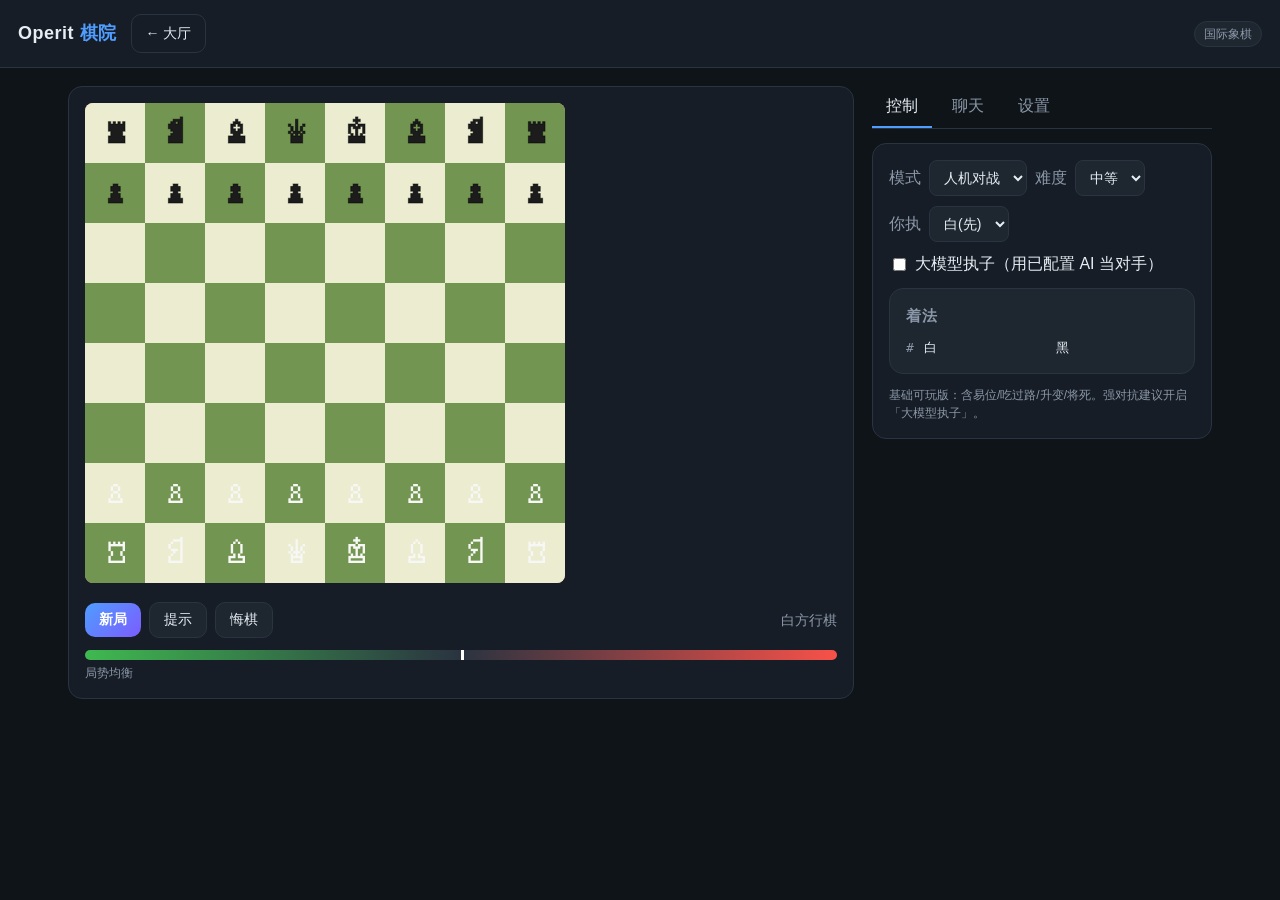
==== chess/index.html @ 13210c3a "feat: Operit 棋院 v1 - 五子棋/中国象棋(完整) + 国际象棋/围棋(基础) + AI聊天/教学" ====
<!DOCTYPE html>
<html lang="zh-CN">
<head>
<meta charset="UTF-8">
<meta name="viewport" content="width=device-width,initial-scale=1">
<title>国际象棋 · Operit 棋院</title>
<link rel="stylesheet" href="../assets/style.css">
</head>
<body>
<div class="topbar">
  <div class="logo">Operit <span>棋院</span></div>
  <a class="btn ghost" href="../index.html">← 大厅</a>
  <div class="spacer"></div>
  <span class="tag" id="statusTag">国际象棋</span>
</div>

<div class="wrap">
  <div class="grid2">
    <div class="panel">
      <div class="boardbox" id="boardbox">
        <canvas id="board" width="480" height="480"></canvas>
      </div>
      <div class="row" style="margin-top:12px">
        <button class="btn primary" id="newGame">新局</button>
        <button class="btn" id="hintBtn">提示</button>
        <button class="btn" id="undoBtn">悔棋</button>
        <span class="status" id="status" style="margin-left:auto"></span>
      </div>
      <div class="evalbar" style="margin-top:12px"><div class="mark" id="evalMark" style="left:50%"></div></div>
      <div class="muted" style="font-size:12px;margin-top:4px" id="evalText">局势均衡</div>
    </div>

    <div>
      <div class="tabs">
        <div class="tab active" data-tab="ctrl">控制</div>
        <div class="tab" data-tab="chat">聊天</div>
        <div class="tab" data-tab="set">设置</div>
      </div>
      <div class="panel" id="tab-ctrl">
        <div class="row" style="margin-bottom:10px">
          <span class="muted">模式</span>
          <select id="mode"><option value="ai">人机对战</option><option value="pvp">双人对战</option></select>
          <span class="muted">难度</span>
          <select id="diff"><option value="easy">简单</option><option value="medium" selected>中等</option><option value="hard">困难</option></select>
        </div>
        <div class="row" style="margin-bottom:10px">
          <span class="muted">你执</span>
          <select id="side"><option value="w">白(先)</option><option value="b">黑(后)</option></select>
        </div>
        <div class="row" style="margin-bottom:12px">
          <label class="row" style="gap:6px"><input type="checkbox" id="llmPlay"> 大模型执子（用已配置 AI 当对手）</label>
        </div>
        <div class="panel" style="background:var(--panel-2)">
          <h3>着法</h3>
          <div class="moves" id="moves"></div>
        </div>
        <p class="muted" style="font-size:12px;margin-bottom:0">基础可玩版：含易位/吃过路/升变/将死。强对抗建议开启「大模型执子」。</p>
      </div>
      <div class="panel hidden" id="tab-chat"><div id="chatMount"></div></div>
      <div class="panel hidden" id="tab-set"><div id="setMount"></div></div>
    </div>
  </div>
</div>

<script src="../assets/common.js"></script>
<script src="engine.js"></script>
<script src="ui.js"></script>
</body>
</html>
---- assets/style.css ----
/* ===== Operit 棋院 · 共享样式 ===== */
:root{
  --bg:#0f1419; --panel:#171d26; --panel-2:#1e2630; --line:#2a3340;
  --txt:#e6edf3; --muted:#8b98a9; --accent:#4f9dff; --accent-2:#7c5cff;
  --win:#3fb950; --warn:#f0883e; --danger:#f85149; --board:#e3b96b;
  --black:#1c1c1c; --white:#f7f7f5;
}
*{box-sizing:border-box}
html,body{margin:0;padding:0}
body{
  background:var(--bg); color:var(--txt);
  font-family:-apple-system,BlinkMacSystemFont,"Segoe UI",Roboto,"PingFang SC","Microsoft YaHei",sans-serif;
  line-height:1.5; min-height:100vh;
}
a{color:var(--accent);text-decoration:none}
.wrap{max-width:1180px;margin:0 auto;padding:18px}
.topbar{display:flex;align-items:center;gap:14px;padding:14px 18px;border-bottom:1px solid var(--line);background:var(--panel)}
.topbar .logo{font-weight:800;font-size:18px;letter-spacing:.5px}
.topbar .logo span{color:var(--accent)}
.topbar .spacer{flex:1}
.btn{background:var(--panel-2);color:var(--txt);border:1px solid var(--line);border-radius:10px;
  padding:8px 14px;cursor:pointer;font-size:14px;transition:.15s}
.btn:hover{border-color:var(--accent);color:#fff}
.btn.primary{background:linear-gradient(135deg,var(--accent),var(--accent-2));border:none;color:#fff;font-weight:600}
.btn.ghost{background:transparent}
.btn:disabled{opacity:.4;cursor:not-allowed}
.grid2{display:grid;grid-template-columns:minmax(0,1fr) 340px;gap:18px}
@media(max-width:900px){.grid2{grid-template-columns:1fr}}
.panel{background:var(--panel);border:1px solid var(--line);border-radius:14px;padding:16px}
.panel h3{margin:0 0 10px;font-size:15px;color:var(--muted);text-transform:uppercase;letter-spacing:1px}
.row{display:flex;gap:8px;flex-wrap:wrap;align-items:center}
.tag{font-size:12px;color:var(--muted);background:var(--panel-2);border:1px solid var(--line);
  padding:3px 9px;border-radius:20px}
select,input[type=text],input[type=password],textarea{
  background:var(--panel-2);color:var(--txt);border:1px solid var(--line);border-radius:8px;padding:8px 10px;font-size:14px;font-family:inherit}
select:focus,input:focus,textarea:focus{outline:none;border-color:var(--accent)}
canvas{display:block;max-width:100%;touch-action:none;background:var(--board);border-radius:8px}
.status{font-size:14px;color:var(--muted)}
.status b{color:var(--txt)}
/* 聊天 */
.chat{display:flex;flex-direction:column;height:100%;max-height:560px}
.chat .log{flex:1;overflow-y:auto;display:flex;flex-direction:column;gap:10px;padding-right:4px}
.msg{display:flex;gap:8px;align-items:flex-start}
.msg .av{width:26px;height:26px;border-radius:50%;flex:0 0 26px;display:grid;place-items:center;font-size:13px;font-weight:700}
.msg.user .av{background:var(--accent)}
.msg.ai .av{background:var(--accent-2)}
.msg .bubble{background:var(--panel-2);border:1px solid var(--line);border-radius:10px;padding:8px 11px;font-size:14px;max-width:100%}
.msg.user{flex-direction:row-reverse}
.msg.user .bubble{background:#1b3a5c;border-color:#27567f}
.chat .input{display:flex;gap:8px;margin-top:10px}
.chat .input textarea{flex:1;resize:none;height:42px}
.ev{font-size:11px;color:var(--muted);margin-top:2px}
/* 评估条 */
.evalbar{height:10px;background:linear-gradient(90deg,var(--win),#2a3340 50%,var(--danger));border-radius:6px;position:relative;overflow:hidden}
.evalbar .mark{position:absolute;top:-3px;width:3px;height:16px;background:#fff;border-radius:2px}
/* 着法列表 */
.moves{font-family:ui-monospace,SFMono-Regular,Menlo,monospace;font-size:13px;max-height:240px;overflow:auto;
  display:grid;grid-template-columns:auto 1fr 1fr;gap:2px 10px}
.moves .n{color:var(--muted)}
.hint-dot{position:absolute;width:14px;height:14px;border-radius:50%;background:var(--accent-2);
  border:2px solid #fff;transform:translate(-50%,-50%);pointer-events:none;animation:pulse 1s infinite}
@keyframes pulse{0%{box-shadow:0 0 0 0 rgba(124,92,255,.6)}70%{box-shadow:0 0 0 12px rgba(124,92,255,0)}100%{box-shadow:0 0 0 0 rgba(124,92,255,0)}}
.boardbox{position:relative;display:inline-block;line-height:0}
.toast{position:fixed;bottom:24px;left:50%;transform:translateX(-50%);background:var(--panel-2);
  border:1px solid var(--line);padding:10px 18px;border-radius:10px;z-index:50;opacity:0;transition:.25s;pointer-events:none}
.toast.show{opacity:1}
.muted{color:var(--muted)}
.kbd{font-family:ui-monospace,monospace;background:var(--panel-2);border:1px solid var(--line);border-radius:5px;padding:1px 6px;font-size:12px}
/* 大厅 */
.lobby{display:grid;grid-template-columns:repeat(auto-fit,minmax(220px,1fr));gap:16px;margin-top:22px}
.card{background:var(--panel);border:1px solid var(--line);border-radius:16px;padding:22px;cursor:pointer;transition:.18s}
.card:hover{transform:translateY(-4px);border-color:var(--accent);box-shadow:0 10px 30px rgba(0,0,0,.35)}
.card .emoji{font-size:42px}
.card h2{margin:10px 0 6px;font-size:20px}
.card p{color:var(--muted);font-size:13px;margin:0}
.hero{text-align:center;padding:34px 10px 6px}
.hero h1{font-size:30px;margin:0}
.hero h1 span{background:linear-gradient(135deg,var(--accent),var(--accent-2));-webkit-background-clip:text;background-clip:text;color:transparent}
.hero p{color:var(--muted);max-width:560px;margin:10px auto 0}
.tabs{display:flex;gap:6px;border-bottom:1px solid var(--line);margin-bottom:14px}
.tabs .tab{padding:8px 14px;cursor:pointer;color:var(--muted);border-bottom:2px solid transparent}
.tabs .tab.active{color:var(--txt);border-bottom-color:var(--accent)}
.hidden{display:none!important}
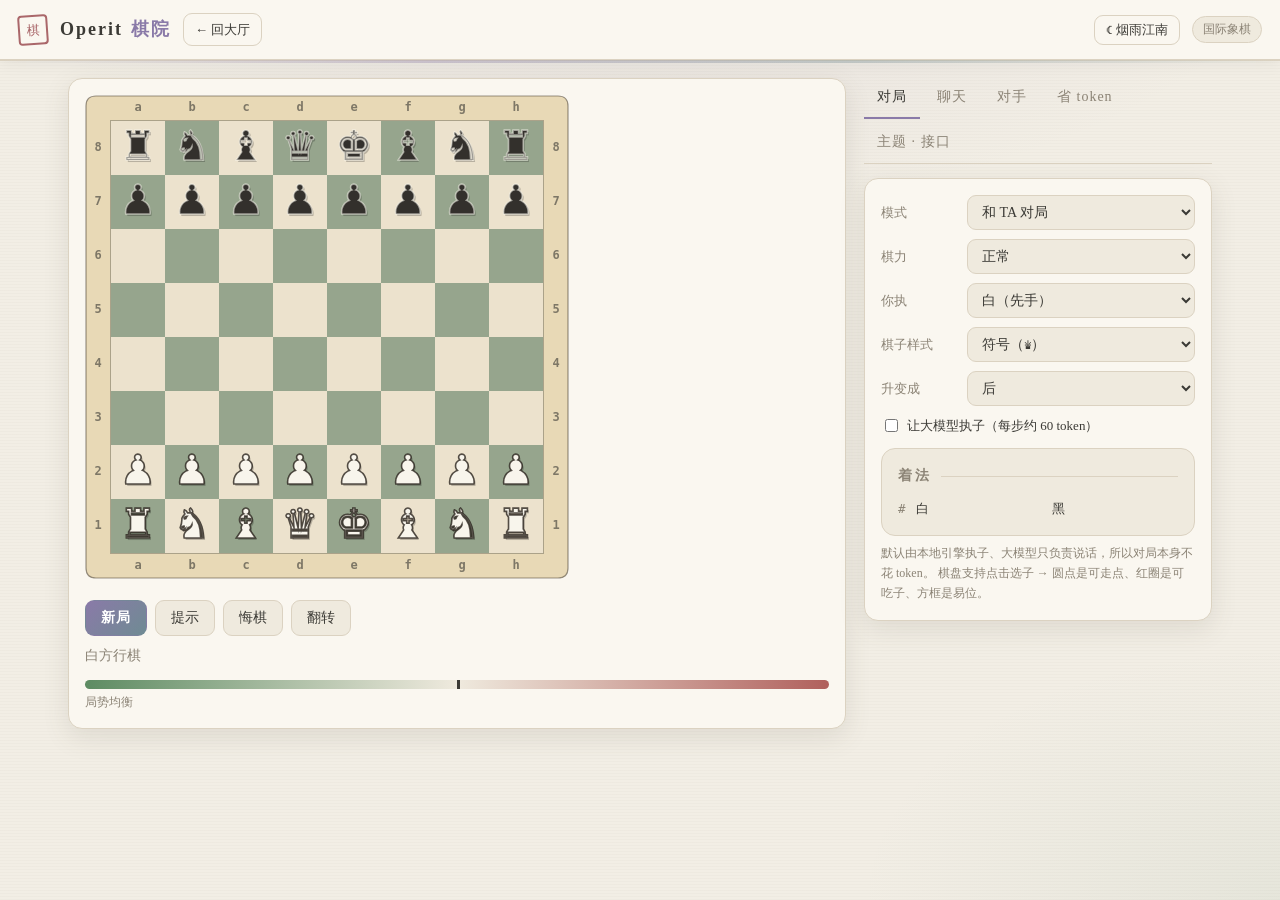
==== commit e93b82d8: "feat: 4棋种统一接入主题/角色卡/省token面板 + 国际象棋棋盘重绘 - 国际象棋棋盘重绘(HiDPI+坐标+Unicode字形降级+执黑翻转) - 4棋种统一接入 A.bindTabs/A" ====
--- a/chess/index.html
+++ b/chess/index.html
@@ -3,28 +3,34 @@
 <head>
 <meta charset="UTF-8">
 <meta name="viewport" content="width=device-width,initial-scale=1">
-<title>国际象棋 · Operit 棋院</title>
+<title>国际象棋 · 陪你下一局</title>
 <link rel="stylesheet" href="../assets/style.css">
+<script src="../assets/theme.js"></script>
 </head>
 <body>
 <div class="topbar">
+  <span class="seal">棋</span>
   <div class="logo">Operit <span>棋院</span></div>
-  <a class="btn ghost" href="../index.html">← 大厅</a>
+  <a class="btn ghost sm" href="../index.html">← 回大厅</a>
   <div class="spacer"></div>
-  <span class="tag" id="statusTag">国际象棋</span>
+  <button class="btn ghost sm" id="themeBtn"></button>
+  <span class="tag">国际象棋</span>
 </div>
 
 <div class="wrap">
   <div class="grid2">
     <div class="panel">
       <div class="boardbox" id="boardbox">
-        <canvas id="board" width="480" height="480"></canvas>
+        <canvas id="board"></canvas>
       </div>
-      <div class="row" style="margin-top:12px">
+      <div class="row" style="margin-top:13px">
         <button class="btn primary" id="newGame">新局</button>
         <button class="btn" id="hintBtn">提示</button>
         <button class="btn" id="undoBtn">悔棋</button>
-        <span class="status" id="status" style="margin-left:auto"></span>
+        <button class="btn" id="flipBtn">翻转</button>
+      </div>
+      <div class="row" style="margin-top:9px">
+        <span class="status" id="status"></span>
       </div>
       <div class="evalbar" style="margin-top:12px"><div class="mark" id="evalMark" style="left:50%"></div></div>
       <div class="muted" style="font-size:12px;margin-top:4px" id="evalText">局势均衡</div>
@@ -32,38 +38,59 @@
 
     <div>
       <div class="tabs">
-        <div class="tab active" data-tab="ctrl">控制</div>
+        <div class="tab active" data-tab="ctrl">对局</div>
         <div class="tab" data-tab="chat">聊天</div>
-        <div class="tab" data-tab="set">设置</div>
+        <div class="tab" data-tab="who">对手</div>
+        <div class="tab" data-tab="save">省 token</div>
+        <div class="tab" data-tab="set">主题 · 接口</div>
       </div>
+
       <div class="panel" id="tab-ctrl">
-        <div class="row" style="margin-bottom:10px">
-          <span class="muted">模式</span>
-          <select id="mode"><option value="ai">人机对战</option><option value="pvp">双人对战</option></select>
-          <span class="muted">难度</span>
-          <select id="diff"><option value="easy">简单</option><option value="medium" selected>中等</option><option value="hard">困难</option></select>
+        <div class="field"><label>模式</label>
+          <select id="mode"><option value="ai">和 TA 对局</option><option value="pvp">两人轮流</option></select>
         </div>
-        <div class="row" style="margin-bottom:10px">
-          <span class="muted">你执</span>
-          <select id="side"><option value="w">白(先)</option><option value="b">黑(后)</option></select>
+        <div class="field"><label>棋力</label>
+          <select id="diff"><option value="easy">轻松（让让你）</option><option value="medium" selected>正常</option><option value="hard">认真</option></select>
+        </div>
+        <div class="field"><label>你执</label>
+          <select id="side"><option value="w">白（先手）</option><option value="b">黑（后手，自动翻转棋盘）</option></select>
+        </div>
+        <div class="field"><label>棋子样式</label>
+          <select id="styleSel"><option value="glyph">符号（♛）</option><option value="disc">圆盘字母（最清楚）</option></select>
+        </div>
+        <div class="field"><label>升变成</label>
+          <select id="promo"><option value="Q">后</option><option value="R">车</option><option value="B">象</option><option value="N">马</option></select>
         </div>
         <div class="row" style="margin-bottom:12px">
-          <label class="row" style="gap:6px"><input type="checkbox" id="llmPlay"> 大模型执子（用已配置 AI 当对手）</label>
+          <label class="row" style="gap:6px"><input type="checkbox" id="llmPlay"> 让大模型执子（每步约 60 token）</label>
         </div>
-        <div class="panel" style="background:var(--panel-2)">
+        <div class="panel sub">
           <h3>着法</h3>
           <div class="moves" id="moves"></div>
         </div>
-        <p class="muted" style="font-size:12px;margin-bottom:0">基础可玩版：含易位/吃过路/升变/将死。强对抗建议开启「大模型执子」。</p>
+        <p class="note">默认由本地引擎执子、大模型只负责说话，所以对局本身不花 token。
+          棋盘支持点击选子 → 圆点是可走点、红圈是可吃子、方框是易位。</p>
       </div>
+
       <div class="panel hidden" id="tab-chat"><div id="chatMount"></div></div>
-      <div class="panel hidden" id="tab-set"><div id="setMount"></div></div>
+      <div class="panel hidden" id="tab-who"><div id="personaMount"></div></div>
+      <div class="panel hidden" id="tab-save"><div id="budgetMount"></div></div>
+      <div class="panel hidden" id="tab-set">
+        <h3>主题</h3>
+        <div id="themeMount"></div>
+        <div class="divider"></div>
+        <h3>模型接口</h3>
+        <div id="setMount"></div>
+      </div>
     </div>
   </div>
 </div>
 
+<script src="../assets/budget.js"></script>
+<script src="../assets/persona.js"></script>
 <script src="../assets/common.js"></script>
 <script src="engine.js"></script>
 <script src="ui.js"></script>
+<script>ChessArena.bindThemeCycle(document.getElementById("themeBtn"));</script>
 </body>
 </html>
--- a/assets/style.css
+++ b/assets/style.css
@@ -1,83 +1,423 @@
-/* ===== Operit 棋院 · 共享样式 ===== */
-:root{
-  --bg:#0f1419; --panel:#171d26; --panel-2:#1e2630; --line:#2a3340;
-  --txt:#e6edf3; --muted:#8b98a9; --accent:#4f9dff; --accent-2:#7c5cff;
-  --win:#3fb950; --warn:#f0883e; --danger:#f85149; --board:#e3b96b;
-  --black:#1c1c1c; --white:#f7f7f5;
-}
-*{box-sizing:border-box}
-html,body{margin:0;padding:0}
-body{
-  background:var(--bg); color:var(--txt);
-  font-family:-apple-system,BlinkMacSystemFont,"Segoe UI",Roboto,"PingFang SC","Microsoft YaHei",sans-serif;
-  line-height:1.5; min-height:100vh;
-}
-a{color:var(--accent);text-decoration:none}
-.wrap{max-width:1180px;margin:0 auto;padding:18px}
-.topbar{display:flex;align-items:center;gap:14px;padding:14px 18px;border-bottom:1px solid var(--line);background:var(--panel)}
-.topbar .logo{font-weight:800;font-size:18px;letter-spacing:.5px}
-.topbar .logo span{color:var(--accent)}
-.topbar .spacer{flex:1}
-.btn{background:var(--panel-2);color:var(--txt);border:1px solid var(--line);border-radius:10px;
-  padding:8px 14px;cursor:pointer;font-size:14px;transition:.15s}
-.btn:hover{border-color:var(--accent);color:#fff}
-.btn.primary{background:linear-gradient(135deg,var(--accent),var(--accent-2));border:none;color:#fff;font-weight:600}
-.btn.ghost{background:transparent}
-.btn:disabled{opacity:.4;cursor:not-allowed}
-.grid2{display:grid;grid-template-columns:minmax(0,1fr) 340px;gap:18px}
-@media(max-width:900px){.grid2{grid-template-columns:1fr}}
-.panel{background:var(--panel);border:1px solid var(--line);border-radius:14px;padding:16px}
-.panel h3{margin:0 0 10px;font-size:15px;color:var(--muted);text-transform:uppercase;letter-spacing:1px}
-.row{display:flex;gap:8px;flex-wrap:wrap;align-items:center}
-.tag{font-size:12px;color:var(--muted);background:var(--panel-2);border:1px solid var(--line);
-  padding:3px 9px;border-radius:20px}
-select,input[type=text],input[type=password],textarea{
-  background:var(--panel-2);color:var(--txt);border:1px solid var(--line);border-radius:8px;padding:8px 10px;font-size:14px;font-family:inherit}
-select:focus,input:focus,textarea:focus{outline:none;border-color:var(--accent)}
-canvas{display:block;max-width:100%;touch-action:none;background:var(--board);border-radius:8px}
-.status{font-size:14px;color:var(--muted)}
-.status b{color:var(--txt)}
-/* 聊天 */
-.chat{display:flex;flex-direction:column;height:100%;max-height:560px}
-.chat .log{flex:1;overflow-y:auto;display:flex;flex-direction:column;gap:10px;padding-right:4px}
-.msg{display:flex;gap:8px;align-items:flex-start}
-.msg .av{width:26px;height:26px;border-radius:50%;flex:0 0 26px;display:grid;place-items:center;font-size:13px;font-weight:700}
-.msg.user .av{background:var(--accent)}
-.msg.ai .av{background:var(--accent-2)}
-.msg .bubble{background:var(--panel-2);border:1px solid var(--line);border-radius:10px;padding:8px 11px;font-size:14px;max-width:100%}
-.msg.user{flex-direction:row-reverse}
-.msg.user .bubble{background:#1b3a5c;border-color:#27567f}
-.chat .input{display:flex;gap:8px;margin-top:10px}
-.chat .input textarea{flex:1;resize:none;height:42px}
-.ev{font-size:11px;color:var(--muted);margin-top:2px}
-/* 评估条 */
-.evalbar{height:10px;background:linear-gradient(90deg,var(--win),#2a3340 50%,var(--danger));border-radius:6px;position:relative;overflow:hidden}
-.evalbar .mark{position:absolute;top:-3px;width:3px;height:16px;background:#fff;border-radius:2px}
-/* 着法列表 */
-.moves{font-family:ui-monospace,SFMono-Regular,Menlo,monospace;font-size:13px;max-height:240px;overflow:auto;
-  display:grid;grid-template-columns:auto 1fr 1fr;gap:2px 10px}
-.moves .n{color:var(--muted)}
-.hint-dot{position:absolute;width:14px;height:14px;border-radius:50%;background:var(--accent-2);
-  border:2px solid #fff;transform:translate(-50%,-50%);pointer-events:none;animation:pulse 1s infinite}
-@keyframes pulse{0%{box-shadow:0 0 0 0 rgba(124,92,255,.6)}70%{box-shadow:0 0 0 12px rgba(124,92,255,0)}100%{box-shadow:0 0 0 0 rgba(124,92,255,0)}}
-.boardbox{position:relative;display:inline-block;line-height:0}
-.toast{position:fixed;bottom:24px;left:50%;transform:translateX(-50%);background:var(--panel-2);
-  border:1px solid var(--line);padding:10px 18px;border-radius:10px;z-index:50;opacity:0;transition:.25s;pointer-events:none}
-.toast.show{opacity:1}
-.muted{color:var(--muted)}
-.kbd{font-family:ui-monospace,monospace;background:var(--panel-2);border:1px solid var(--line);border-radius:5px;padding:1px 6px;font-size:12px}
-/* 大厅 */
-.lobby{display:grid;grid-template-columns:repeat(auto-fit,minmax(220px,1fr));gap:16px;margin-top:22px}
-.card{background:var(--panel);border:1px solid var(--line);border-radius:16px;padding:22px;cursor:pointer;transition:.18s}
-.card:hover{transform:translateY(-4px);border-color:var(--accent);box-shadow:0 10px 30px rgba(0,0,0,.35)}
-.card .emoji{font-size:42px}
-.card h2{margin:10px 0 6px;font-size:20px}
-.card p{color:var(--muted);font-size:13px;margin:0}
-.hero{text-align:center;padding:34px 10px 6px}
-.hero h1{font-size:30px;margin:0}
-.hero h1 span{background:linear-gradient(135deg,var(--accent),var(--accent-2));-webkit-background-clip:text;background-clip:text;color:transparent}
-.hero p{color:var(--muted);max-width:560px;margin:10px auto 0}
-.tabs{display:flex;gap:6px;border-bottom:1px solid var(--line);margin-bottom:14px}
-.tabs .tab{padding:8px 14px;cursor:pointer;color:var(--muted);border-bottom:2px solid transparent}
-.tabs .tab.active{color:var(--txt);border-bottom-color:var(--accent)}
-.hidden{display:none!important}
+/* ===== Operit 棋院 · 共享样式（多主题 / 低饱和护眼 / 均含紫调） =====
+ * 主题调色板全部写在 html[data-theme] 上，JS 只负责切换属性，
+ * 棋盘配色也用 CSS 变量托管，canvas 通过 getComputedStyle 读取，单一数据源。
+ */
+
+/* ---------- 主题 1：烟雨江南（默认 · 浅 · 宣纸 + 藕荷紫 + 竹青） ---------- */
+html, html[data-theme="jiangnan"] {
+  --bg: #f2eee5;
+  --bg-img:
+    repeating-linear-gradient(0deg, rgba(118,108,92,.032) 0 1px, transparent 1px 3px),
+    radial-gradient(1100px 520px at 50% -12%, rgba(140,124,168,.13), transparent 62%),
+    radial-gradient(700px 420px at 100% 100%, rgba(125,156,133,.10), transparent 60%);
+  --panel: #faf7f0;
+  --panel-2: #efeade;
+  --line: #dbd2c1;
+  --txt: #3b3a35;
+  --muted: #8b8375;
+  --accent: #8a7aa8;      /* 藕荷紫 */
+  --accent-2: #6f8b93;    /* 远山青 */
+  --seal: #a2585c;        /* 印泥 */
+  --win: #5d8b62;
+  --warn: #b98a4b;
+  --danger: #b0605c;
+  --board: #e8d9b6;       /* 竹纸棋盘 */
+  --board-line: rgba(74,64,50,.55);
+  --sq-light: #ece2cd;    /* 国象浅格 */
+  --sq-dark: #96a58d;     /* 国象深格（竹青） */
+  --stone-b: #33302c;
+  --stone-w: #f8f5ec;
+  --piece-face: #f6efdc;  /* 中象棋子面 */
+  --piece-red: #a75a52;
+  --accent-soft: #e4dfe9;
+  --user-bubble: #e8e3ef;
+  --user-bubble-bd: #cec4dc;
+  --radius: 14px;
+  --radius-s: 9px;
+  --font: "Songti SC", "STSong", "Noto Serif SC", "Source Han Serif SC", Georgia, "Microsoft YaHei", serif;
+  --shadow: 0 8px 26px rgba(96,86,70,.13);
+  --bd: 1px;
+}
+
+/* ---------- 主题 2：夜阑（深 · 墨紫 + 月白） ---------- */
+html[data-theme="yelan"] {
+  --bg: #191721;
+  --bg-img:
+    radial-gradient(900px 460px at 50% -10%, rgba(150,128,190,.16), transparent 64%),
+    radial-gradient(680px 400px at 0% 100%, rgba(108,132,150,.10), transparent 58%);
+  --panel: #211e2b;
+  --panel-2: #2a2636;
+  --line: #383247;
+  --txt: #e5e0ee;
+  --muted: #948CA6;
+  --accent: #a494c6;
+  --accent-2: #7d95a4;
+  --seal: #b5757a;
+  --win: #6fa376;
+  --warn: #c39a5e;
+  --danger: #c0736e;
+  --board: #c4ab88;
+  --board-line: rgba(48,40,34,.6);
+  --sq-light: #d9cfba;
+  --sq-dark: #7d8698;
+  --stone-b: #26232c;
+  --stone-w: #f4f1ea;
+  --piece-face: #ece3cd;
+  --piece-red: #a95d55;
+  --accent-soft: #302a3d;
+  --user-bubble: #322c41;
+  --user-bubble-bd: #473e5d;
+  --radius: 14px;
+  --radius-s: 9px;
+  --font: "Songti SC", "STSong", "Noto Serif SC", Georgia, "Microsoft YaHei", serif;
+  --shadow: 0 10px 30px rgba(0,0,0,.38);
+  --bd: 1px;
+}
+
+/* ---------- 主题 3：像素·紫水晶（深 · 8bit） ---------- */
+html[data-theme="pixel"] {
+  --bg: #221f2b;
+  --bg-img:
+    repeating-linear-gradient(0deg, rgba(255,255,255,.022) 0 2px, transparent 2px 4px),
+    repeating-linear-gradient(90deg, rgba(255,255,255,.022) 0 2px, transparent 2px 4px);
+  --panel: #2b2738;
+  --panel-2: #342f44;
+  --line: #4a4360;
+  --txt: #e8e4f2;
+  --muted: #9a92b4;
+  --accent: #9d8ec4;
+  --accent-2: #74a09a;
+  --seal: #b87a86;
+  --win: #7fae7c;
+  --warn: #c5a06a;
+  --danger: #c4787c;
+  --board: #c0a882;
+  --board-line: rgba(40,34,30,.7);
+  --sq-light: #d6cbb2;
+  --sq-dark: #7f8aa0;
+  --stone-b: #221f28;
+  --stone-w: #f2efe6;
+  --piece-face: #e8dfc6;
+  --piece-red: #b0625a;
+  --accent-soft: #3b3450;
+  --user-bubble: #3d3552;
+  --user-bubble-bd: #5a4f78;
+  --radius: 0px;
+  --radius-s: 0px;
+  --font: "Zpix", "Fusion Pixel 12px", "Press Start 2P", ui-monospace, "Courier New", monospace;
+  --shadow: 4px 4px 0 rgba(0,0,0,.32);
+  --bd: 2px;
+}
+
+/* ---------- 主题 4：中古手抄（浅 · 羊皮纸 + 彩窗紫） ---------- */
+html[data-theme="medieval"] {
+  --bg: #e8dfc9;
+  --bg-img:
+    radial-gradient(520px 320px at 12% 8%, rgba(150,124,84,.13), transparent 60%),
+    radial-gradient(640px 380px at 88% 92%, rgba(124,106,156,.13), transparent 62%),
+    repeating-linear-gradient(0deg, rgba(110,92,62,.03) 0 1px, transparent 1px 4px);
+  --panel: #f3ecda;
+  --panel-2: #e4dabf;
+  --line: #c9ba99;
+  --txt: #40352a;
+  --muted: #877757;
+  --accent: #7c6a9c;      /* 教堂彩窗紫 */
+  --accent-2: #9a6a5c;    /* 赭红 */
+  --seal: #9c4f47;
+  --win: #61814f;
+  --warn: #a9803f;
+  --danger: #a4544c;
+  --board: #ded0ad;
+  --board-line: rgba(72,58,38,.6);
+  --sq-light: #e6dbbf;
+  --sq-dark: #9b8f74;
+  --stone-b: #332b22;
+  --stone-w: #f6f0df;
+  --piece-face: #f2e9d2;
+  --piece-red: #9c4f47;
+  --accent-soft: #e3daeb;
+  --user-bubble: #e7deed;
+  --user-bubble-bd: #c5b7d3;
+  --radius: 5px;
+  --radius-s: 4px;
+  --font: "Baskerville", "Songti SC", "STSong", "Noto Serif SC", Georgia, serif;
+  --shadow: 0 6px 20px rgba(90,72,44,.18);
+  --bd: 1px;
+}
+
+/* ---------- 主题 5：青瓷（浅 · 影青 + 淡紫） ---------- */
+html[data-theme="qingci"] {
+  --bg: #eceff0;
+  --bg-img:
+    radial-gradient(900px 460px at 50% -10%, rgba(136,126,166,.12), transparent 62%),
+    radial-gradient(680px 380px at 90% 100%, rgba(120,158,158,.12), transparent 58%);
+  --panel: #f7f9f9;
+  --panel-2: #e6ecec;
+  --line: #d2dadb;
+  --txt: #35403f;
+  --muted: #7d8c8b;
+  --accent: #8b7fa6;
+  --accent-2: #6f9a97;
+  --seal: #a2666a;
+  --win: #5c8d78;
+  --warn: #b08a52;
+  --danger: #ab6462;
+  --board: #dfd8c2;
+  --board-line: rgba(60,68,66,.5);
+  --sq-light: #e4e6dc;
+  --sq-dark: #8ea3a1;
+  --stone-b: #2f3634;
+  --stone-w: #f8faf7;
+  --piece-face: #f0eddf;
+  --piece-red: #a2666a;
+  --accent-soft: #e4e1ec;
+  --user-bubble: #e7e3ef;
+  --user-bubble-bd: #ccc5da;
+  --radius: 16px;
+  --radius-s: 10px;
+  --font: "Songti SC", "STSong", "Noto Serif SC", Georgia, "Microsoft YaHei", serif;
+  --shadow: 0 8px 24px rgba(70,86,84,.12);
+  --bd: 1px;
+}
+
+/* ================= 基础 ================= */
+* { box-sizing: border-box }
+html, body { margin: 0; padding: 0 }
+body {
+  background: var(--bg);
+  background-image: var(--bg-img);
+  background-attachment: fixed;
+  color: var(--txt);
+  font-family: var(--font);
+  line-height: 1.62;
+  min-height: 100vh;
+  -webkit-text-size-adjust: 100%;
+}
+a { color: var(--accent); text-decoration: none }
+.wrap { max-width: 1180px; margin: 0 auto; padding: 18px }
+.muted { color: var(--muted) }
+.hidden { display: none !important }
+
+/* 顶栏：卷帘双线 */
+.topbar {
+  display: flex; align-items: center; gap: 12px; flex-wrap: wrap;
+  padding: 13px 18px; background: var(--panel);
+  border-bottom: var(--bd) solid var(--line);
+  box-shadow: 0 1px 0 var(--line), 0 4px 16px rgba(0,0,0,.05);
+  position: relative;
+}
+.topbar::after {
+  content: ""; position: absolute; left: 0; right: 0; bottom: -4px; height: 3px;
+  background: linear-gradient(90deg, transparent, var(--accent), var(--accent-2), transparent);
+  opacity: .32;
+}
+.topbar .logo { font-weight: 700; font-size: 18px; letter-spacing: 2px; display: flex; align-items: center; gap: 8px }
+.topbar .logo span { color: var(--accent) }
+.topbar .spacer { flex: 1 }
+
+/* 印章 */
+.seal {
+  display: inline-grid; place-items: center; width: 30px; height: 30px;
+  border: 2px solid var(--seal); color: var(--seal); border-radius: 4px;
+  font-size: 13px; line-height: 1; letter-spacing: 0; transform: rotate(-4deg);
+  opacity: .9; flex: 0 0 30px;
+}
+
+/* 按钮 */
+.btn {
+  background: var(--panel-2); color: var(--txt);
+  border: var(--bd) solid var(--line); border-radius: var(--radius-s);
+  padding: 8px 15px; cursor: pointer; font-size: 14px; font-family: inherit;
+  transition: transform .12s, border-color .15s, background .15s;
+}
+.btn:hover { border-color: var(--accent) }
+.btn:active { transform: translateY(1px) }
+.btn.primary {
+  background: linear-gradient(135deg, var(--accent), var(--accent-2));
+  border-color: transparent; color: #fff; font-weight: 600; letter-spacing: 1px;
+}
+.btn.ghost { background: transparent }
+.btn.sm { padding: 5px 11px; font-size: 13px }
+.btn:disabled { opacity: .42; cursor: not-allowed }
+.btn.on { border-color: var(--accent); box-shadow: inset 0 0 0 1px var(--accent) }
+html[data-theme="pixel"] .btn { box-shadow: 3px 3px 0 rgba(0,0,0,.3) }
+html[data-theme="pixel"] .btn:active { box-shadow: 1px 1px 0 rgba(0,0,0,.3) }
+
+/* 面板：月洞窗质感 */
+.panel {
+  background: var(--panel); border: var(--bd) solid var(--line);
+  border-radius: var(--radius); padding: 16px; box-shadow: var(--shadow);
+}
+.panel h3 {
+  margin: 0 0 11px; font-size: 14px; color: var(--muted); letter-spacing: 3px;
+  display: flex; align-items: center; gap: 9px;
+}
+.panel h3::after { content: ""; flex: 1; height: 1px; background: var(--line) }
+.panel.sub { background: var(--panel-2); box-shadow: none }
+
+.grid2 { display: grid; grid-template-columns: minmax(0,1fr) 348px; gap: 18px; align-items: start }
+@media (max-width: 940px) { .grid2 { grid-template-columns: 1fr } }
+.row { display: flex; gap: 8px; flex-wrap: wrap; align-items: center }
+.tag {
+  font-size: 12px; color: var(--muted); background: var(--panel-2);
+  border: var(--bd) solid var(--line); padding: 3px 10px; border-radius: 20px;
+}
+html[data-theme="pixel"] .tag { border-radius: 0 }
+
+select, input[type=text], input[type=password], input[type=number], textarea {
+  background: var(--panel-2); color: var(--txt); border: var(--bd) solid var(--line);
+  border-radius: var(--radius-s); padding: 8px 10px; font-size: 14px; font-family: inherit;
+}
+select:focus, input:focus, textarea:focus { outline: none; border-color: var(--accent) }
+label { font-size: 13px }
+
+canvas { display: block; max-width: 100%; height: auto; touch-action: manipulation; border-radius: var(--radius-s) }
+html[data-theme="pixel"] canvas { image-rendering: pixelated }
+.boardbox { position: relative; display: inline-block; line-height: 0; max-width: 100% }
+.status { font-size: 14px; color: var(--muted) }
+.status b { color: var(--txt) }
+
+/* ================= 聊天 ================= */
+.chat { display: flex; flex-direction: column; height: 100%; max-height: 68vh; min-height: 340px }
+.chat .who {
+  display: flex; align-items: center; gap: 8px; padding-bottom: 9px; margin-bottom: 9px;
+  border-bottom: 1px dashed var(--line); font-size: 13px; color: var(--muted);
+}
+.chat .who b { color: var(--txt); font-weight: 600 }
+.chat .log { flex: 1; overflow-y: auto; display: flex; flex-direction: column; gap: 11px; padding-right: 4px }
+.msg { display: flex; gap: 8px; align-items: flex-start }
+.msg .av {
+  width: 30px; height: 30px; border-radius: 50%; flex: 0 0 30px; display: grid; place-items: center;
+  font-size: 14px; font-weight: 600; color: #fff; overflow: hidden;
+}
+html[data-theme="pixel"] .msg .av { border-radius: 0 }
+.msg.user .av { background: var(--accent-2) }
+.msg.ai .av { background: var(--accent) }
+.msg .av img { width: 100%; height: 100%; object-fit: cover }
+.msg .bubble {
+  background: var(--panel-2); border: var(--bd) solid var(--line); border-radius: 12px;
+  padding: 9px 12px; font-size: 14px; max-width: 100%; white-space: pre-wrap; word-break: break-word;
+}
+html[data-theme="pixel"] .msg .bubble { border-radius: 0 }
+.msg.user { flex-direction: row-reverse }
+.msg.user .bubble { background: var(--user-bubble); border-color: var(--user-bubble-bd) }
+.msg.sys .bubble { background: transparent; border-style: dashed; color: var(--muted); font-size: 13px }
+.chat .input { display: flex; gap: 8px; margin-top: 10px }
+.chat .input textarea { flex: 1; resize: none; height: 44px; line-height: 1.4 }
+.ev { font-size: 11px; color: var(--muted); margin-top: 3px }
+.local-badge { border: 1px solid var(--line); border-radius: 4px; padding: 0 4px; margin-left: 4px }
+
+/* ================= 局面 / 着法 ================= */
+.evalbar {
+  height: 9px; border-radius: 6px; position: relative; overflow: hidden;
+  background: linear-gradient(90deg, var(--win), var(--panel-2) 50%, var(--danger));
+}
+.evalbar .mark { position: absolute; top: -4px; width: 3px; height: 17px; background: var(--txt); border-radius: 2px }
+.moves {
+  font-family: ui-monospace, SFMono-Regular, Menlo, monospace; font-size: 12.5px;
+  max-height: 210px; overflow: auto; display: grid; grid-template-columns: auto 1fr 1fr; gap: 2px 10px;
+}
+.moves .n { color: var(--muted) }
+.hint-dot {
+  position: absolute; width: 15px; height: 15px; border-radius: 50%; background: var(--accent);
+  border: 2px solid var(--panel); transform: translate(-50%,-50%); pointer-events: none;
+  animation: pulse 1.1s infinite;
+}
+@keyframes pulse {
+  0% { box-shadow: 0 0 0 0 rgba(138,122,168,.55) }
+  70% { box-shadow: 0 0 0 13px rgba(138,122,168,0) }
+  100% { box-shadow: 0 0 0 0 rgba(138,122,168,0) }
+}
+.toast {
+  position: fixed; bottom: 26px; left: 50%; transform: translateX(-50%);
+  background: var(--panel); border: var(--bd) solid var(--line); color: var(--txt);
+  padding: 10px 18px; border-radius: var(--radius-s); z-index: 60; opacity: 0;
+  transition: .25s; pointer-events: none; max-width: 84vw; box-shadow: var(--shadow);
+}
+.toast.show { opacity: 1 }
+.kbd { font-family: ui-monospace, monospace; background: var(--panel-2); border: 1px solid var(--line); border-radius: 5px; padding: 1px 6px; font-size: 12px }
+
+/* ================= 大厅 ================= */
+.hero { text-align: center; padding: 40px 12px 8px; position: relative }
+.hero::before { /* 月洞窗 */
+  content: ""; position: absolute; left: 50%; top: 14px; width: 240px; height: 240px;
+  transform: translateX(-50%); border: 1px solid var(--line); border-radius: 50%;
+  opacity: .5; pointer-events: none;
+}
+.hero h1 { font-size: 31px; margin: 0; letter-spacing: 3px; font-weight: 600 }
+.hero h1 span {
+  background: linear-gradient(135deg, var(--accent), var(--accent-2));
+  -webkit-background-clip: text; background-clip: text; color: transparent;
+}
+.hero p { color: var(--muted); max-width: 580px; margin: 12px auto 0; font-size: 14.5px }
+.hero .sub { font-size: 13px; margin-top: 6px; letter-spacing: 1px }
+.lobby { display: grid; grid-template-columns: repeat(auto-fit, minmax(228px,1fr)); gap: 16px; margin-top: 26px }
+.card {
+  background: var(--panel); border: var(--bd) solid var(--line); border-radius: var(--radius);
+  padding: 22px; cursor: pointer; transition: .18s; position: relative; overflow: hidden;
+  box-shadow: var(--shadow);
+}
+.card::before { /* 窗棂角饰 */
+  content: ""; position: absolute; right: -26px; top: -26px; width: 74px; height: 74px;
+  border: 1px solid var(--line); border-radius: 50%; opacity: .55;
+}
+.card:hover { transform: translateY(-4px); border-color: var(--accent) }
+.card .emoji { font-size: 40px; line-height: 1.1 }
+.card h2 { margin: 12px 0 6px; font-size: 19px; letter-spacing: 2px; font-weight: 600 }
+.card p { color: var(--muted); font-size: 13px; margin: 0 }
+.card .lv { position: absolute; right: 14px; bottom: 12px; font-size: 11px; color: var(--muted) }
+
+/* ================= 标签页 ================= */
+.tabs { display: flex; gap: 4px; border-bottom: var(--bd) solid var(--line); margin-bottom: 14px; flex-wrap: wrap }
+.tabs .tab {
+  padding: 8px 13px; cursor: pointer; color: var(--muted);
+  border-bottom: 2px solid transparent; font-size: 14px; letter-spacing: 1px;
+}
+.tabs .tab.active { color: var(--txt); border-bottom-color: var(--accent) }
+
+/* ================= 主题选择 ================= */
+.theme-grid { display: grid; grid-template-columns: repeat(auto-fit, minmax(148px,1fr)); gap: 10px }
+.theme-card {
+  border: var(--bd) solid var(--line); border-radius: var(--radius-s); padding: 10px;
+  cursor: pointer; background: var(--panel-2); transition: .15s;
+}
+.theme-card:hover { border-color: var(--accent) }
+.theme-card.active { border-color: var(--accent); box-shadow: inset 0 0 0 1px var(--accent) }
+.theme-card .nm { font-size: 13.5px; font-weight: 600; margin-bottom: 2px }
+.theme-card .ds { font-size: 11.5px; color: var(--muted); line-height: 1.5 }
+.swatches { display: flex; gap: 4px; margin-top: 8px }
+.swatches i { width: 17px; height: 17px; border-radius: 4px; display: block; border: 1px solid rgba(0,0,0,.14) }
+
+/* ================= 角色卡 ================= */
+.persona-list { display: flex; flex-direction: column; gap: 9px }
+.persona {
+  display: flex; gap: 10px; align-items: flex-start; padding: 10px;
+  border: var(--bd) solid var(--line); border-radius: var(--radius-s);
+  background: var(--panel-2); cursor: pointer; transition: .15s;
+}
+.persona:hover { border-color: var(--accent) }
+.persona.active { border-color: var(--accent); box-shadow: inset 0 0 0 1px var(--accent) }
+.persona .face {
+  width: 40px; height: 40px; flex: 0 0 40px; border-radius: 10px; display: grid; place-items: center;
+  font-size: 20px; background: var(--accent-soft); overflow: hidden;
+}
+.persona .face img { width: 100%; height: 100%; object-fit: cover }
+.persona .nm { font-size: 14px; font-weight: 600; display: flex; align-items: center; gap: 6px }
+.persona .ds { font-size: 12px; color: var(--muted); line-height: 1.55; margin-top: 2px }
+.persona .ops { margin-left: auto; display: flex; gap: 5px; flex: 0 0 auto }
+.mini { background: none; border: none; color: var(--muted); cursor: pointer; font-size: 12px; padding: 2px 4px; font-family: inherit }
+.mini:hover { color: var(--accent) }
+
+/* ================= 省 token 面板 ================= */
+.meter { display: grid; grid-template-columns: repeat(3, 1fr); gap: 8px; margin-top: 10px }
+.meter div {
+  background: var(--panel-2); border: var(--bd) solid var(--line);
+  border-radius: var(--radius-s); padding: 8px; text-align: center;
+}
+.meter .v { font-size: 17px; font-weight: 700; font-family: ui-monospace, monospace }
+.meter .k { font-size: 11px; color: var(--muted) }
+.field { display: flex; align-items: center; gap: 8px; margin-bottom: 9px; flex-wrap: wrap }
+.field > label { min-width: 78px; color: var(--muted); font-size: 13px }
+.field select, .field input[type=text], .field input[type=password] { flex: 1; min-width: 150px }
+.note { font-size: 12px; color: var(--muted); line-height: 1.65; margin: 8px 0 0 }
+.divider { height: 1px; background: var(--line); margin: 14px 0 }
